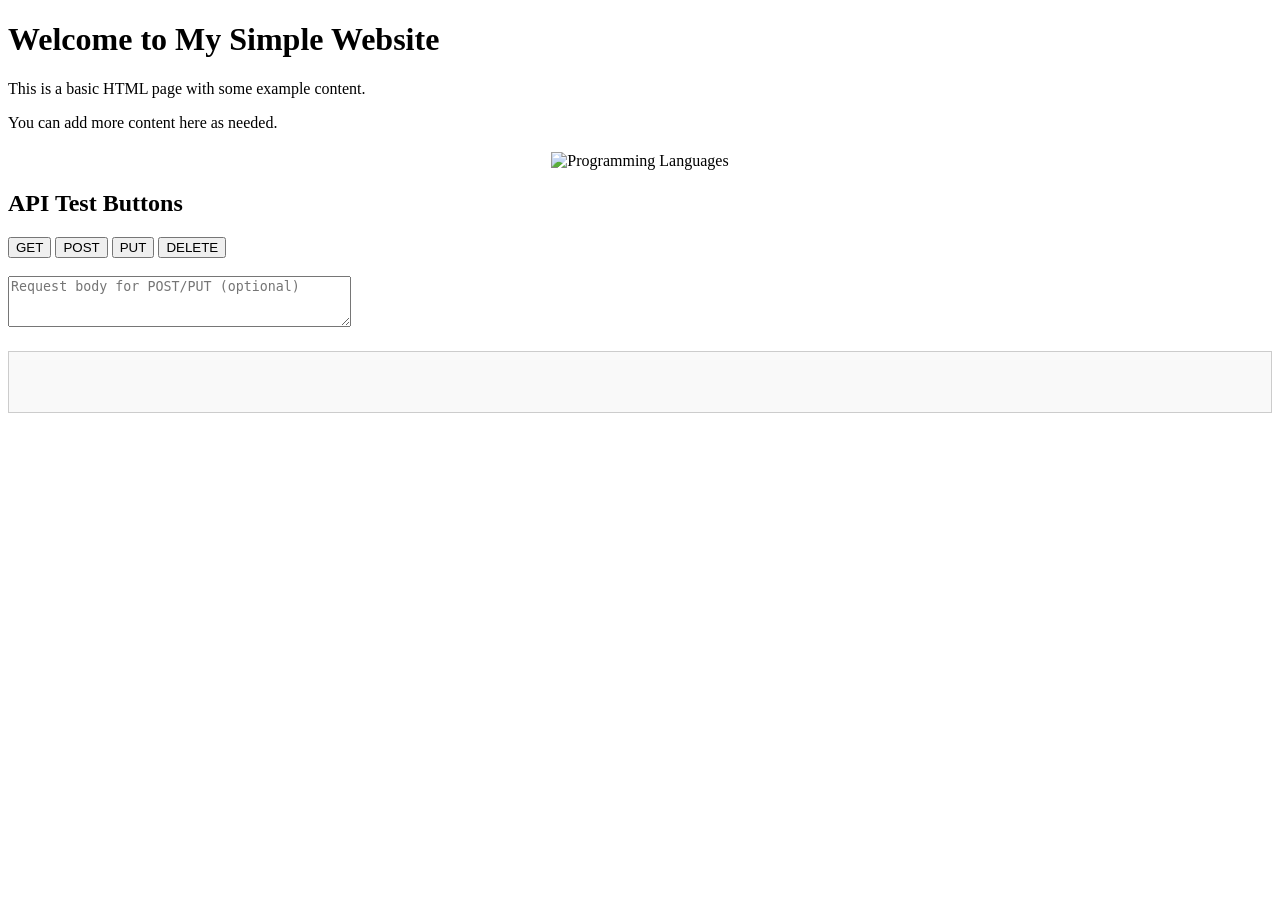
==== exemple/website/html/index.html @ a08d2a06 "Add build instructions and programming languages SVG to the website" ====
<!DOCTYPE html>
<html lang="en">
<head>
    <meta charset="UTF-8">
    <meta name="viewport" content="width=device-width, initial-scale=1.0">
    <title>Simple HTML Page</title>
</head>
<body>
    <h1>Welcome to My Simple Website</h1>
    <p>This is a basic HTML page with some example content.</p>
    <p>You can add more content here as needed.</p>
    
    <div style="text-align: center; margin: 20px 0;">
        <img src="languages.svg" alt="Programming Languages" style="max-width: 300px; height: auto;">
    </div>

    <h2>API Test Buttons</h2>
    <button id="getBtn">GET</button>
    <button id="postBtn">POST</button>
    <button id="putBtn">PUT</button>
    <button id="deleteBtn">DELETE</button>
    <br><br>
    <textarea id="requestBody" rows="3" cols="40" placeholder="Request body for POST/PUT (optional)"></textarea>
    <br>
    <div id="result" style="margin-top:20px; border:1px solid #ccc; padding:10px; min-height:40px; background:#f9f9f9;"></div>

    <script src="index.js"></script>
</body>
</html>
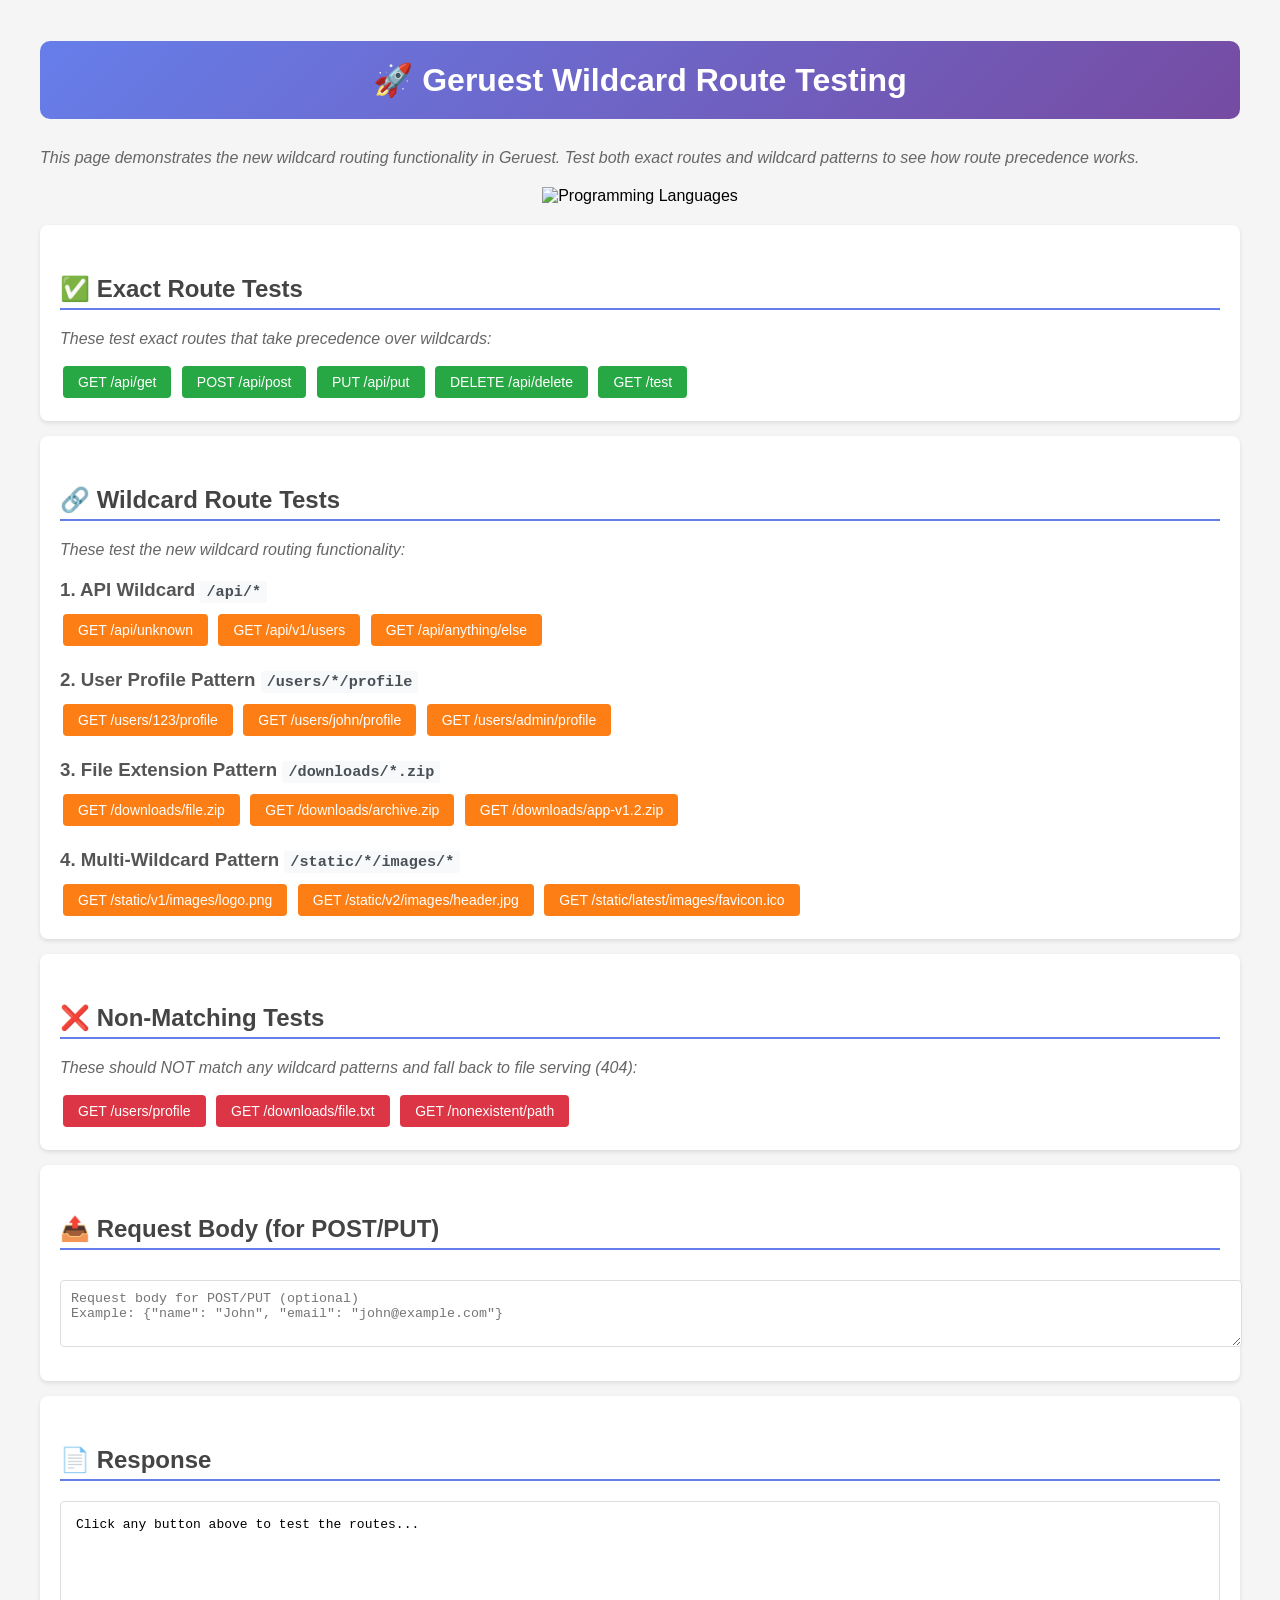
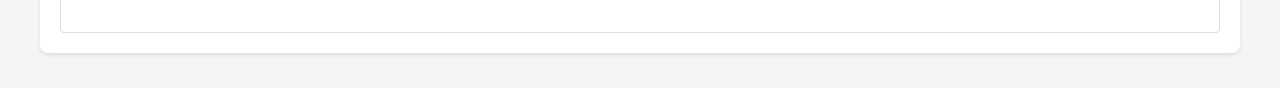
==== commit 588d6991: "Implement wildcard routing and enhance route handling in Geruest server" ====
--- a/exemple/website/html/index.html
+++ b/exemple/website/html/index.html
@@ -3,26 +3,188 @@
 <head>
     <meta charset="UTF-8">
     <meta name="viewport" content="width=device-width, initial-scale=1.0">
-    <title>Simple HTML Page</title>
+    <title>Geruest Wildcard Route Testing</title>
+    <style>
+        body {
+            font-family: Arial, sans-serif;
+            max-width: 1200px;
+            margin: 0 auto;
+            padding: 20px;
+            background-color: #f5f5f5;
+        }
+        
+        h1 {
+            color: #333;
+            text-align: center;
+            background: linear-gradient(135deg, #667eea 0%, #764ba2 100%);
+            color: white;
+            padding: 20px;
+            border-radius: 10px;
+            margin-bottom: 30px;
+        }
+        
+        h2 {
+            color: #444;
+            border-bottom: 2px solid #667eea;
+            padding-bottom: 5px;
+            margin-top: 30px;
+        }
+        
+        h3 {
+            color: #555;
+            margin-top: 20px;
+            margin-bottom: 10px;
+        }
+        
+        .test-section {
+            background: white;
+            padding: 20px;
+            margin: 15px 0;
+            border-radius: 8px;
+            box-shadow: 0 2px 4px rgba(0,0,0,0.1);
+        }
+        
+        button {
+            background: #667eea;
+            color: white;
+            border: none;
+            padding: 8px 15px;
+            margin: 3px;
+            border-radius: 4px;
+            cursor: pointer;
+            font-size: 14px;
+        }
+        
+        button:hover {
+            background: #5a6fd8;
+        }
+        
+        button:active {
+            background: #4c63d2;
+        }
+        
+        .exact-routes button {
+            background: #28a745;
+        }
+        
+        .exact-routes button:hover {
+            background: #218838;
+        }
+        
+        .wildcard-routes button {
+            background: #fd7e14;
+        }
+        
+        .wildcard-routes button:hover {
+            background: #e8690b;
+        }
+        
+        .no-match-routes button {
+            background: #dc3545;
+        }
+        
+        .no-match-routes button:hover {
+            background: #c82333;
+        }
+        
+        #requestBody {
+            width: 100%;
+            padding: 10px;
+            border: 1px solid #ddd;
+            border-radius: 4px;
+            font-family: monospace;
+            margin: 10px 0;
+        }
+        
+        #result {
+            margin-top: 20px;
+            border: 1px solid #ddd;
+            padding: 15px;
+            min-height: 100px;
+            background: #fff;
+            white-space: pre-wrap;
+            font-family: 'Courier New', monospace;
+            font-size: 13px;
+            border-radius: 4px;
+            max-height: 400px;
+            overflow-y: auto;
+        }
+        
+        .description {
+            font-style: italic;
+            color: #666;
+            margin-bottom: 15px;
+        }
+        
+        .route-pattern {
+            font-family: monospace;
+            background: #f8f9fa;
+            padding: 2px 6px;
+            border-radius: 3px;
+            color: #495057;
+        }
+    </style>
 </head>
 <body>
-    <h1>Welcome to My Simple Website</h1>
-    <p>This is a basic HTML page with some example content.</p>
-    <p>You can add more content here as needed.</p>
+    <h1>🚀 Geruest Wildcard Route Testing</h1>
+    <p class="description">This page demonstrates the new wildcard routing functionality in Geruest. Test both exact routes and wildcard patterns to see how route precedence works.</p>
     
     <div style="text-align: center; margin: 20px 0;">
         <img src="languages.svg" alt="Programming Languages" style="max-width: 300px; height: auto;">
     </div>
 
-    <h2>API Test Buttons</h2>
-    <button id="getBtn">GET</button>
-    <button id="postBtn">POST</button>
-    <button id="putBtn">PUT</button>
-    <button id="deleteBtn">DELETE</button>
-    <br><br>
-    <textarea id="requestBody" rows="3" cols="40" placeholder="Request body for POST/PUT (optional)"></textarea>
-    <br>
-    <div id="result" style="margin-top:20px; border:1px solid #ccc; padding:10px; min-height:40px; background:#f9f9f9;"></div>
+    <div class="test-section exact-routes">
+        <h2>✅ Exact Route Tests</h2>
+        <p class="description">These test exact routes that take precedence over wildcards:</p>
+        <button id="getBtn">GET /api/get</button>
+        <button id="postBtn">POST /api/post</button>
+        <button id="putBtn">PUT /api/put</button>
+        <button id="deleteBtn">DELETE /api/delete</button>
+        <button id="testBtn">GET /test</button>
+    </div>
+    
+    <div class="test-section wildcard-routes">
+        <h2>🔗 Wildcard Route Tests</h2>
+        <p class="description">These test the new wildcard routing functionality:</p>
+        
+        <h3>1. API Wildcard <span class="route-pattern">/api/*</span></h3>
+        <button id="wildcardApiBtn1">GET /api/unknown</button>
+        <button id="wildcardApiBtn2">GET /api/v1/users</button>
+        <button id="wildcardApiBtn3">GET /api/anything/else</button>
+        
+        <h3>2. User Profile Pattern <span class="route-pattern">/users/*/profile</span></h3>
+        <button id="userProfileBtn1">GET /users/123/profile</button>
+        <button id="userProfileBtn2">GET /users/john/profile</button>
+        <button id="userProfileBtn3">GET /users/admin/profile</button>
+        
+        <h3>3. File Extension Pattern <span class="route-pattern">/downloads/*.zip</span></h3>
+        <button id="zipDownloadBtn1">GET /downloads/file.zip</button>
+        <button id="zipDownloadBtn2">GET /downloads/archive.zip</button>
+        <button id="zipDownloadBtn3">GET /downloads/app-v1.2.zip</button>
+        
+        <h3>4. Multi-Wildcard Pattern <span class="route-pattern">/static/*/images/*</span></h3>
+        <button id="staticImageBtn1">GET /static/v1/images/logo.png</button>
+        <button id="staticImageBtn2">GET /static/v2/images/header.jpg</button>
+        <button id="staticImageBtn3">GET /static/latest/images/favicon.ico</button>
+    </div>
+    
+    <div class="test-section no-match-routes">
+        <h2>❌ Non-Matching Tests</h2>
+        <p class="description">These should NOT match any wildcard patterns and fall back to file serving (404):</p>
+        <button id="noMatchBtn1">GET /users/profile</button>
+        <button id="noMatchBtn2">GET /downloads/file.txt</button>
+        <button id="noMatchBtn3">GET /nonexistent/path</button>
+    </div>
+    
+    <div class="test-section">
+        <h2>📤 Request Body (for POST/PUT)</h2>
+        <textarea id="requestBody" rows="3" placeholder="Request body for POST/PUT (optional)&#10;Example: {&quot;name&quot;: &quot;John&quot;, &quot;email&quot;: &quot;john@example.com&quot;}"></textarea>
+    </div>
+    
+    <div class="test-section">
+        <h2>📄 Response</h2>
+        <div id="result">Click any button above to test the routes...</div>
+    </div>
 
     <script src="index.js"></script>
 </body>
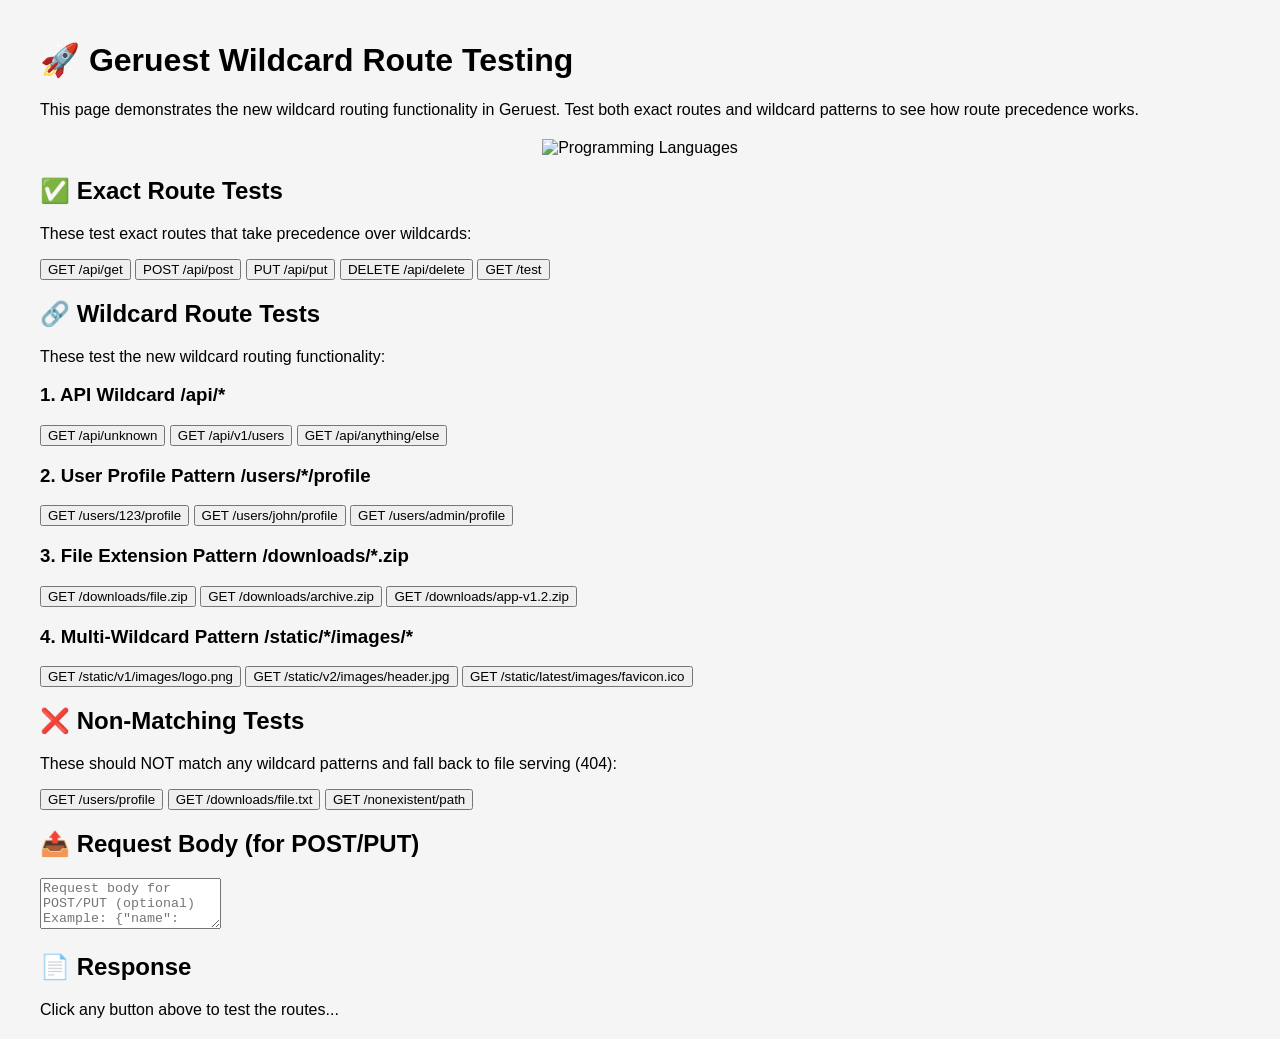
==== commit 54e60072: "Add CSS styles for headers, buttons, and layout; create CSS and JS file maps" ====
--- a/exemple/website/html/index.html
+++ b/exemple/website/html/index.html
@@ -4,6 +4,8 @@
     <meta charset="UTF-8">
     <meta name="viewport" content="width=device-width, initial-scale=1.0">
     <title>Geruest Wildcard Route Testing</title>
+    <link rel="stylesheet" href="index.css">
+    <script src="index.js"></script>
     <style>
         body {
             font-family: Arial, sans-serif;
@@ -13,116 +15,6 @@
             background-color: #f5f5f5;
         }
         
-        h1 {
-            color: #333;
-            text-align: center;
-            background: linear-gradient(135deg, #667eea 0%, #764ba2 100%);
-            color: white;
-            padding: 20px;
-            border-radius: 10px;
-            margin-bottom: 30px;
-        }
-        
-        h2 {
-            color: #444;
-            border-bottom: 2px solid #667eea;
-            padding-bottom: 5px;
-            margin-top: 30px;
-        }
-        
-        h3 {
-            color: #555;
-            margin-top: 20px;
-            margin-bottom: 10px;
-        }
-        
-        .test-section {
-            background: white;
-            padding: 20px;
-            margin: 15px 0;
-            border-radius: 8px;
-            box-shadow: 0 2px 4px rgba(0,0,0,0.1);
-        }
-        
-        button {
-            background: #667eea;
-            color: white;
-            border: none;
-            padding: 8px 15px;
-            margin: 3px;
-            border-radius: 4px;
-            cursor: pointer;
-            font-size: 14px;
-        }
-        
-        button:hover {
-            background: #5a6fd8;
-        }
-        
-        button:active {
-            background: #4c63d2;
-        }
-        
-        .exact-routes button {
-            background: #28a745;
-        }
-        
-        .exact-routes button:hover {
-            background: #218838;
-        }
-        
-        .wildcard-routes button {
-            background: #fd7e14;
-        }
-        
-        .wildcard-routes button:hover {
-            background: #e8690b;
-        }
-        
-        .no-match-routes button {
-            background: #dc3545;
-        }
-        
-        .no-match-routes button:hover {
-            background: #c82333;
-        }
-        
-        #requestBody {
-            width: 100%;
-            padding: 10px;
-            border: 1px solid #ddd;
-            border-radius: 4px;
-            font-family: monospace;
-            margin: 10px 0;
-        }
-        
-        #result {
-            margin-top: 20px;
-            border: 1px solid #ddd;
-            padding: 15px;
-            min-height: 100px;
-            background: #fff;
-            white-space: pre-wrap;
-            font-family: 'Courier New', monospace;
-            font-size: 13px;
-            border-radius: 4px;
-            max-height: 400px;
-            overflow-y: auto;
-        }
-        
-        .description {
-            font-style: italic;
-            color: #666;
-            margin-bottom: 15px;
-        }
-        
-        .route-pattern {
-            font-family: monospace;
-            background: #f8f9fa;
-            padding: 2px 6px;
-            border-radius: 3px;
-            color: #495057;
-        }
     </style>
 </head>
 <body>
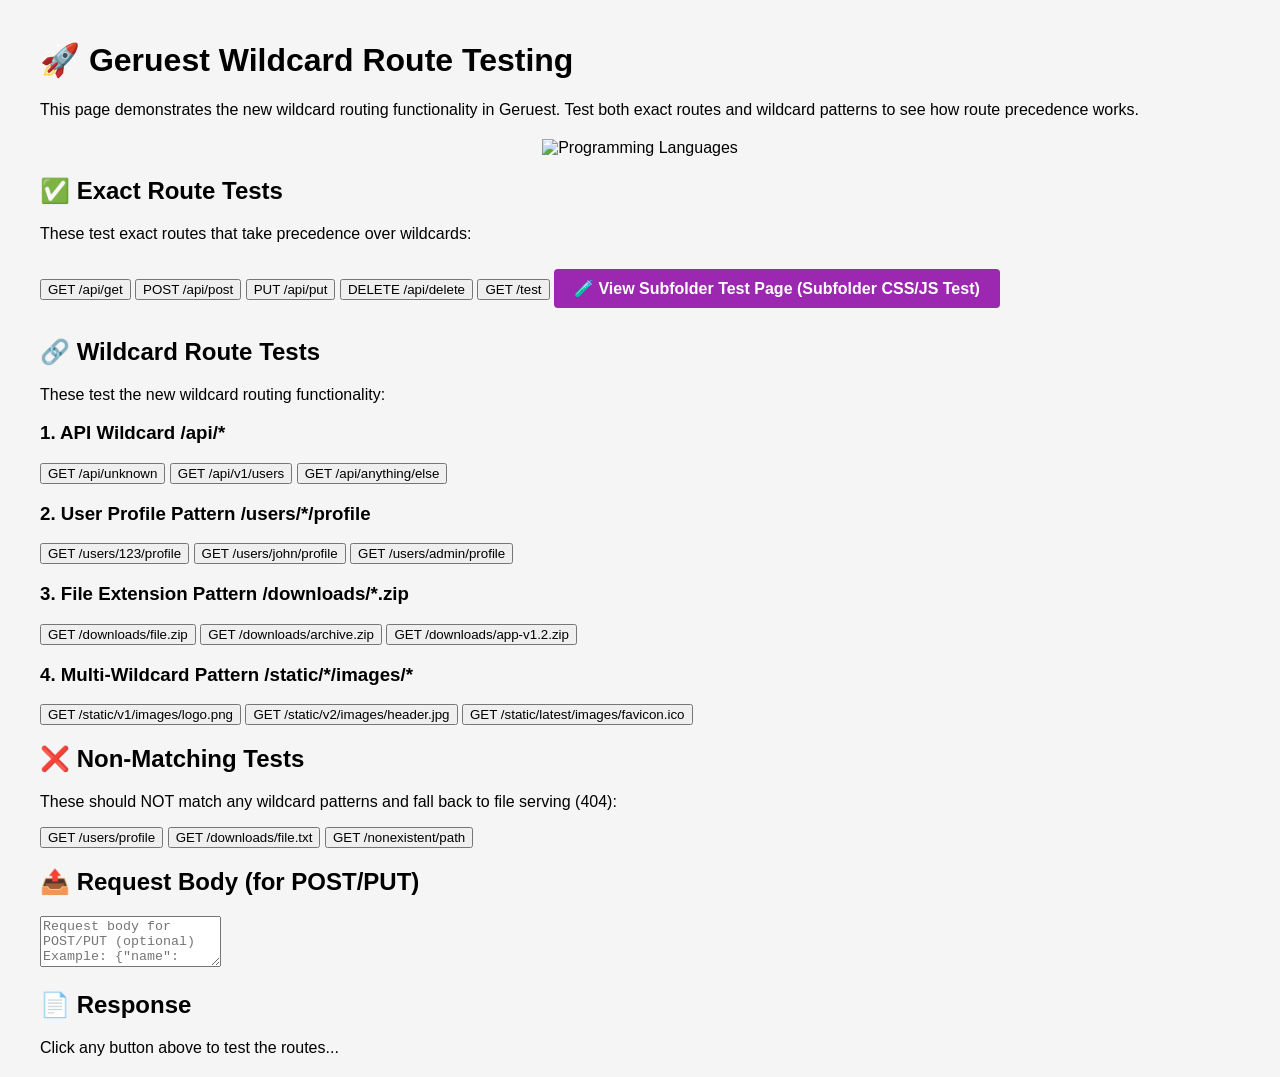
==== commit 404c60e8: "Implement AssetMerger for automatic CSS/JS merging - Added AssetMerger class to handle merging of CS" ====
--- a/exemple/website/html/index.html
+++ b/exemple/website/html/index.html
@@ -4,8 +4,18 @@
     <meta charset="UTF-8">
     <meta name="viewport" content="width=device-width, initial-scale=1.0">
     <title>Geruest Wildcard Route Testing</title>
-    <link rel="stylesheet" href="index.css">
-    <script src="index.js"></script>
+    <link rel="icon" type="image/png" sizes="16x16" href="favicon/favicon-16x16.svg">
+    
+    <!-- Multiple CSS files will be merged when mergeAssets=true -->
+    <link rel="stylesheet" href="/assets/css/base.css">
+    <link rel="stylesheet" href="/assets/css/layout.css">
+    <link rel="stylesheet" href="/assets/css/page-styles.css">
+    
+    <!-- Multiple JS files will be merged when mergeAssets=true -->
+    <script src="/assets/js/utils.js"></script>
+    <script src="/assets/js/api-client.js"></script>
+    <script src="/assets/js/main-app.js"></script>
+    
     <style>
         body {
             font-family: Arial, sans-serif;
@@ -22,7 +32,7 @@
     <p class="description">This page demonstrates the new wildcard routing functionality in Geruest. Test both exact routes and wildcard patterns to see how route precedence works.</p>
     
     <div style="text-align: center; margin: 20px 0;">
-        <img src="languages.svg" alt="Programming Languages" style="max-width: 300px; height: auto;">
+        <img src="icons/languages.svg" alt="Programming Languages" style="max-width: 300px; height: auto;">
     </div>
 
     <div class="test-section exact-routes">
@@ -33,6 +43,7 @@
         <button id="putBtn">PUT /api/put</button>
         <button id="deleteBtn">DELETE /api/delete</button>
         <button id="testBtn">GET /test</button>
+        <a href="/subfoldertest/subfoldertest" style="display: inline-block; margin: 10px 0; padding: 10px 20px; background: #9c27b0; color: white; text-decoration: none; border-radius: 4px; font-weight: bold;">🧪 View Subfolder Test Page (Subfolder CSS/JS Test)</a>
     </div>
     
     <div class="test-section wildcard-routes">
@@ -78,6 +89,5 @@
         <div id="result">Click any button above to test the routes...</div>
     </div>
 
-    <script src="index.js"></script>
 </body>
 </html>
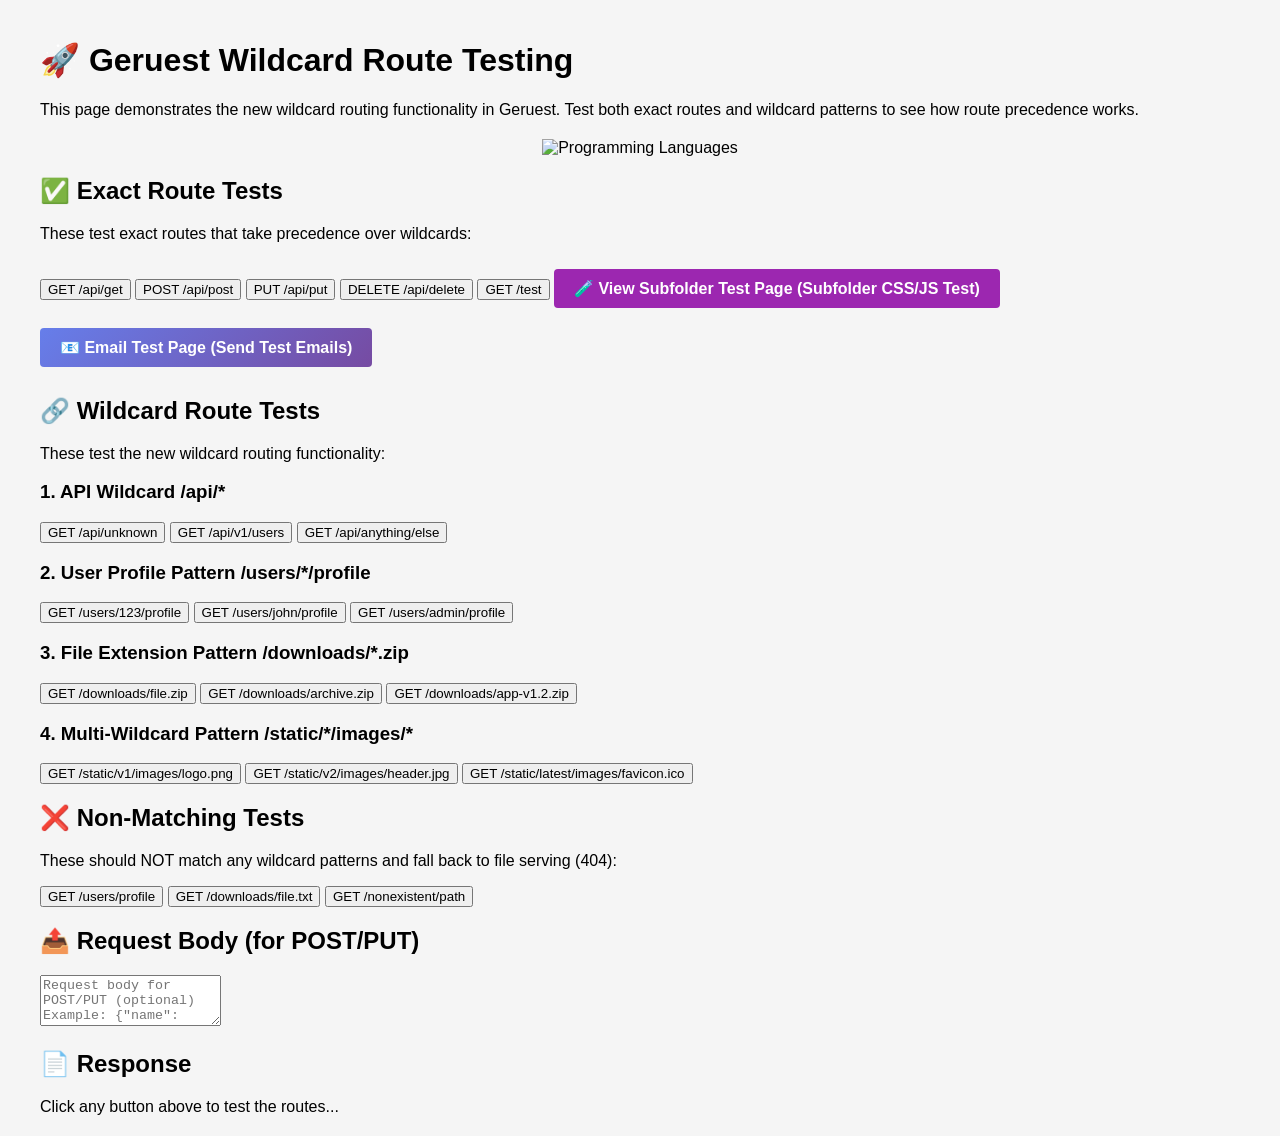
==== commit 45cd61f5: "feat: Implement email functionality with spam protection - Added EmailSender class for handling emai" ====
--- a/exemple/website/html/index.html
+++ b/exemple/website/html/index.html
@@ -7,14 +7,14 @@
     <link rel="icon" type="image/png" sizes="16x16" href="favicon/favicon-16x16.svg">
     
     <!-- Multiple CSS files will be merged when mergeAssets=true -->
-    <link rel="stylesheet" href="/assets/css/base.css">
-    <link rel="stylesheet" href="/assets/css/layout.css">
-    <link rel="stylesheet" href="/assets/css/page-styles.css">
+    <link rel="stylesheet" href="base.css">
+    <link rel="stylesheet" href="layout.css">
+    <link rel="stylesheet" href="page-styles.css">
     
     <!-- Multiple JS files will be merged when mergeAssets=true -->
-    <script src="/assets/js/utils.js"></script>
-    <script src="/assets/js/api-client.js"></script>
-    <script src="/assets/js/main-app.js"></script>
+    <script src="utils.js"></script>
+    <script src="api-client.js"></script>
+    <script src="main-app.js"></script>
     
     <style>
         body {
@@ -44,6 +44,7 @@
         <button id="deleteBtn">DELETE /api/delete</button>
         <button id="testBtn">GET /test</button>
         <a href="/subfoldertest/subfoldertest" style="display: inline-block; margin: 10px 0; padding: 10px 20px; background: #9c27b0; color: white; text-decoration: none; border-radius: 4px; font-weight: bold;">🧪 View Subfolder Test Page (Subfolder CSS/JS Test)</a>
+        <a href="/email-test" style="display: inline-block; margin: 10px 0; padding: 10px 20px; background: linear-gradient(135deg, #667eea 0%, #764ba2 100%); color: white; text-decoration: none; border-radius: 4px; font-weight: bold;">📧 Email Test Page (Send Test Emails)</a>
     </div>
     
     <div class="test-section wildcard-routes">
